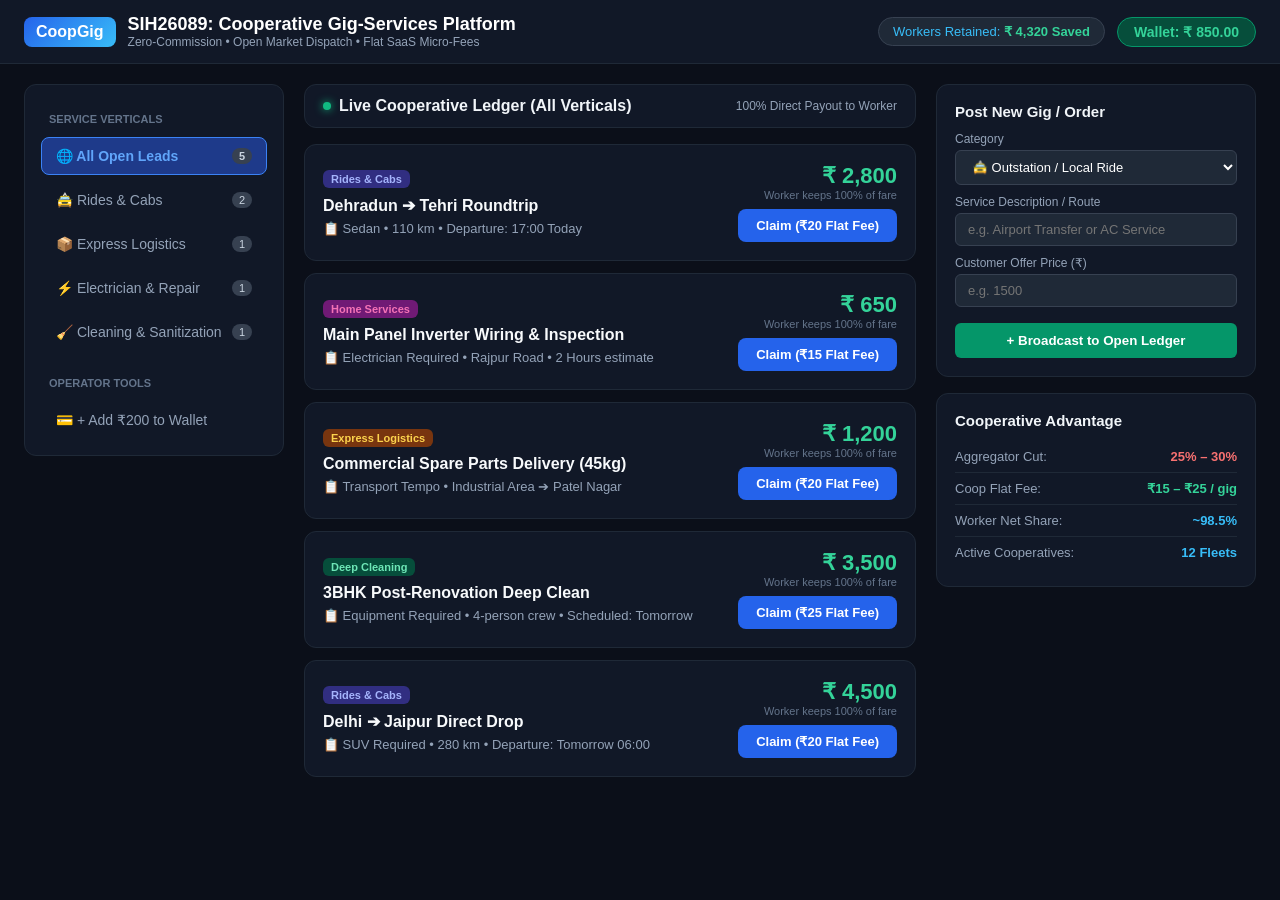
==== GigImprovementApp/index.html @ 60ba36c1 "Update project" ====
<!DOCTYPE html>
<html lang="en">
<head>
    <meta charset="UTF-8">
    <meta name="viewport" content="width=device-width, initial-scale=1.0">
    <title>CoopGig — Open Gig-Services Cooperative Platform</title>
    <style>
        /* ==========================================================================
   Base & Reset
   ========================================================================== */

* {
  box-sizing: border-box;
  margin: 0;
  padding: 0;
  font-family: -apple-system, BlinkMacSystemFont, "Segoe UI", Roboto, sans-serif;
}

body {
  background: #0b0f19;
  color: #f1f5f9;
  min-height: 100vh;
  display: flex;
  flex-direction: column;
}

/* ==========================================================================
   Header
   ========================================================================== */

header {
  background: #111827;
  border-bottom: 1px solid #1f2937;
  padding: 14px 24px;
  display: flex;
  justify-content: space-between;
  align-items: center;
  gap: 16px;
  flex-wrap: wrap;
}

.logo-area {
  display: flex;
  align-items: center;
  gap: 12px;
}

.logo-badge {
  background: linear-gradient(135deg, #2563eb, #38bdf8);
  color: #fff;
  font-weight: 800;
  font-size: 16px;
  padding: 6px 12px;
  border-radius: 8px;
}

.title-text h1 {
  font-size: 18px;
  font-weight: 700;
  color: #fff;
}

.title-text p {
  font-size: 12px;
  color: #94a3b8;
}

.header-stats {
  display: flex;
  gap: 12px;
  align-items: center;
  flex-wrap: wrap;
}

.stat-chip {
  background: #1f2937;
  padding: 6px 14px;
  border-radius: 20px;
  font-size: 13px;
  color: #38bdf8;
  border: 1px solid #374151;
}

.wallet-pill {
  background: #064e3b;
  border: 1px solid #059669;
  color: #34d399;
  font-weight: 600;
  padding: 6px 16px;
  border-radius: 20px;
  font-size: 14px;
}

/* ==========================================================================
   Main Layout Grid
   ========================================================================== */

.container {
  flex: 1;
  display: grid;
  grid-template-columns: 260px minmax(0, 1fr) 320px;
  gap: 20px;
  padding: 20px 24px;
  max-width: 1600px;
  margin: 0 auto;
  width: 100%;
}

/* ==========================================================================
   Left Sidebar: Navigation & Filters
   ========================================================================== */

.sidebar {
  background: #111827;
  border: 1px solid #1f2937;
  border-radius: 12px;
  padding: 16px;
  display: flex;
  flex-direction: column;
  gap: 6px;
  height: fit-content;
}

.nav-label {
  font-size: 11px;
  text-transform: uppercase;
  color: #64748b;
  font-weight: 700;
  margin: 12px 0 6px 8px;
}

.cat-btn {
  display: flex;
  align-items: center;
  gap: 10px;
  width: 100%;
  text-align: left;
  padding: 10px 14px;
  border-radius: 8px;
  border: 1px solid transparent;
  background: transparent;
  color: #94a3b8;
  font-size: 14px;
  cursor: pointer;
  transition: all 0.2s ease;
  white-space: nowrap;
}

.cat-btn:hover {
  background: #1f2937;
  color: #f1f5f9;
}

.cat-btn.active {
  background: #1e3a8a;
  border-color: #3b82f6;
  color: #60a5fa;
  font-weight: 600;
}

.cat-count {
  margin-left: auto;
  background: #374151;
  padding: 2px 7px;
  border-radius: 10px;
  font-size: 11px;
  color: #cbd5e1;
}

/* ==========================================================================
   Center Panel: Feed & Job Cards
   ========================================================================== */

.main-stage {
  display: flex;
  flex-direction: column;
  gap: 16px;
  min-width: 0;
}

.filter-bar {
  background: #111827;
  border: 1px solid #1f2937;
  border-radius: 12px;
  padding: 12px 18px;
  display: flex;
  justify-content: space-between;
  align-items: center;
}

.filter-title {
  font-size: 16px;
  font-weight: 600;
  display: flex;
  align-items: center;
  gap: 8px;
}

.live-dot {
  width: 8px;
  height: 8px;
  background: #10b981;
  border-radius: 50%;
  box-shadow: 0 0 8px #10b981;
}

.cards-grid {
  display: flex;
  flex-direction: column;
  gap: 12px;
}

.job-card {
  background: #111827;
  border: 1px solid #1f2937;
  border-radius: 12px;
  padding: 18px;
  display: grid;
  grid-template-columns: 1fr auto;
  gap: 16px;
  align-items: center;
  transition: border-color 0.2s ease;
}

.job-card:hover {
  border-color: #3b82f6;
}

/* Badges */
.badge {
  display: inline-block;
  font-size: 11px;
  font-weight: 600;
  padding: 3px 8px;
  border-radius: 6px;
  margin-bottom: 8px;
}

.badge-transport { background: #312e81; color: #a5b4fc; }
.badge-home      { background: #701a75; color: #f472b6; }
.badge-cleaning  { background: #064e3b; color: #6ee7b7; }
.badge-delivery  { background: #78350f; color: #fcd34d; }

.job-title {
  font-size: 16px;
  font-weight: 700;
  color: #f8fafc;
  margin-bottom: 4px;
}

.job-details {
  font-size: 13px;
  color: #94a3b8;
  display: flex;
  gap: 16px;
  flex-wrap: wrap;
  margin-top: 6px;
}

.job-details span {
  display: flex;
  align-items: center;
  gap: 4px;
}

.action-pane {
  text-align: right;
  display: flex;
  flex-direction: column;
  justify-content: center;
  align-items: flex-end;
}

.job-price {
  font-size: 22px;
  font-weight: 800;
  color: #34d399;
}

.job-sub {
  font-size: 11px;
  color: #64748b;
  margin-bottom: 8px;
}

.claim-btn {
  background: #2563eb;
  color: #fff;
  border: none;
  padding: 9px 18px;
  border-radius: 8px;
  font-size: 13px;
  font-weight: 600;
  cursor: pointer;
  transition: background 0.2s ease;
}

.claim-btn:hover {
  background: #1d4ed8;
}

/* ==========================================================================
   Right Panel: Form & Metrics
   ========================================================================== */

.right-panel {
  display: flex;
  flex-direction: column;
  gap: 16px;
}

.panel-box {
  background: #111827;
  border: 1px solid #1f2937;
  border-radius: 12px;
  padding: 18px;
}

.panel-title {
  font-size: 15px;
  font-weight: 700;
  margin-bottom: 12px;
  color: #f1f5f9;
}

.form-group {
  margin-bottom: 10px;
}

.form-group label {
  display: block;
  font-size: 12px;
  color: #94a3b8;
  margin-bottom: 4px;
}

.form-group select,
.form-group input {
  width: 100%;
  background: #1f2937;
  border: 1px solid #374151;
  padding: 8px 12px;
  border-radius: 6px;
  color: #fff;
  font-size: 13px;
  outline: none;
}

.post-btn {
  width: 100%;
  background: #059669;
  border: none;
  color: white;
  padding: 10px;
  border-radius: 6px;
  font-weight: 600;
  cursor: pointer;
  margin-top: 6px;
  transition: background 0.2s ease;
}

.post-btn:hover {
  background: #047857;
}

.metric-item {
  display: flex;
  justify-content: space-between;
  padding: 8px 0;
  border-bottom: 1px solid #1f2937;
  font-size: 13px;
}

.metric-item:last-child {
  border-bottom: none;
}

.metric-val {
  font-weight: 700;
  color: #38bdf8;
}

/* ==========================================================================
   Feedback Elements
   ========================================================================== */

#toast {
  display: none;
  position: fixed;
  bottom: 24px;
  right: 24px;
  background: #059669;
  color: #fff;
  padding: 12px 20px;
  border-radius: 8px;
  font-size: 14px;
  font-weight: 500;
  box-shadow: 0 10px 25px rgba(0, 0, 0, 0.5);
  z-index: 100;
}

/* ==========================================================================
   Responsive Breakpoints
   ========================================================================== */

/* Tablets & Small Desktops */
@media (max-width: 1024px) {
  .container {
    grid-template-columns: 220px 1fr;
  }

  .right-panel {
    grid-column: span 2;
    display: grid;
    grid-template-columns: repeat(auto-fit, minmax(280px, 1fr));
  }
}

/* Mobile Devices */
@media (max-width: 768px) {
  header {
    padding: 12px 16px;
  }

  .header-stats {
    width: 100%;
    justify-content: space-between;
  }

  .container {
    display: flex;
    flex-direction: column;
    padding: 16px;
    gap: 16px;
  }

  /* Make category menu horizontally scrollable on mobile */
  .sidebar {
    flex-direction: row;
    overflow-x: auto;
    padding: 10px;
    gap: 8px;
  }

  .nav-label {
    display: none;
  }

  .cat-btn {
    width: auto;
    padding: 8px 12px;
  }

  /* Stack card content & price */
  .job-card {
    grid-template-columns: 1fr;
    gap: 12px;
  }

  .action-pane {
    flex-direction: row;
    justify-content: space-between;
    align-items: center;
    border-top: 1px solid #1f2937;
    padding-top: 12px;
    width: 100%;
    text-align: left;
  }

  .job-sub {
    margin-bottom: 0;
  }

  .right-panel {
    display: flex;
    flex-direction: column;
  }

  #toast {
    left: 16px;
    right: 16px;
    bottom: 16px;
    text-align: center;
  }
}
    </style>
</head>
<body>

    <!-- Header -->
    <header>
        <div class="logo-area">
            <div class="logo-badge">CoopGig</div>
            <div class="title-text">
                <h1>SIH26089: Cooperative Gig-Services Platform</h1>
                <p>Zero-Commission • Open Market Dispatch • Flat SaaS Micro-Fees</p>
            </div>
        </div>
        <div class="header-stats">
            <div class="stat-chip">Workers Retained: <b style="color: #34d399;" id="savings-counter">₹ 4,320 Saved</b></div>
            <div class="wallet-pill" id="wallet-pill">Wallet: ₹ 850.00</div>
        </div>
    </header>

    <!-- Main Workspace -->
    <div class="container">
        
        <!-- Sidebar Navigation -->
        <aside class="sidebar">
            <div class="nav-label">Service Verticals</div>
            <button class="cat-btn active" onclick="filterCategory('all', this)">
                <span>🌐 All Open Leads</span>
                <span class="cat-count" id="count-all">5</span>
            </button>
            <button class="cat-btn" onclick="filterCategory('transport', this)">
                <span>🚖 Rides & Cabs</span>
                <span class="cat-count" id="count-transport">2</span>
            </button>
            <button class="cat-btn" onclick="filterCategory('delivery', this)">
                <span>📦 Express Logistics</span>
                <span class="cat-count" id="count-delivery">1</span>
            </button>
            <button class="cat-btn" onclick="filterCategory('home', this)">
                <span>⚡ Electrician & Repair</span>
                <span class="cat-count" id="count-home">1</span>
            </button>
            <button class="cat-btn" onclick="filterCategory('cleaning', this)">
                <span>🧹 Cleaning & Sanitization</span>
                <span class="cat-count" id="count-cleaning">1</span>
            </button>

            <div class="nav-label" style="margin-top: 20px;">Operator Tools</div>
            <button class="cat-btn" onclick="rechargeWallet()"><span>💳 + Add ₹200 to Wallet</span></button>
        </aside>

        <!-- Center Feed -->
        <main class="main-stage">
            <div class="filter-bar">
                <div class="filter-title">
                    <div class="live-dot"></div>
                    <span id="current-category-label">Live Cooperative Ledger (All Verticals)</span>
                </div>
                <span style="font-size: 12px; color: #94a3b8;">100% Direct Payout to Worker</span>
            </div>

            <div class="cards-grid" id="jobs-container">
                <!-- Dynamically populated via JS -->
            </div>
        </main>

        <!-- Right Action Panels -->
        <div class="right-panel">
            
            <!-- Quick Post Job (Rider/Customer Perspective) -->
            <div class="panel-box">
                <div class="panel-title">Post New Gig / Order</div>
                <div class="form-group">
                    <label>Category</label>
                    <select id="new-cat">
                        <option value="transport">🚖 Outstation / Local Ride</option>
                        <option value="delivery">📦 Parcel / Goods Delivery</option>
                        <option value="home">⚡ Home Electrician / Plumber</option>
                        <option value="cleaning">🧹 House / Office Cleaning</option>
                    </select>
                </div>
                <div class="form-group">
                    <label>Service Description / Route</label>
                    <input type="text" id="new-title" placeholder="e.g. Airport Transfer or AC Service">
                </div>
                <div class="form-group">
                    <label>Customer Offer Price (₹)</label>
                    <input type="number" id="new-price" placeholder="e.g. 1500">
                </div>
                <button class="post-btn" onclick="postJob()">+ Broadcast to Open Ledger</button>
            </div>

            <!-- Platform Unit Economics -->
            <div class="panel-box">
                <div class="panel-title">Cooperative Advantage</div>
                <div class="metric-item">
                    <span style="color: #94a3b8;">Aggregator Cut:</span>
                    <span style="color: #f87171; font-weight: bold;">25% – 30%</span>
                </div>
                <div class="metric-item">
                    <span style="color: #94a3b8;">Coop Flat Fee:</span>
                    <span style="color: #34d399; font-weight: bold;">₹15 – ₹25 / gig</span>
                </div>
                <div class="metric-item">
                    <span style="color: #94a3b8;">Worker Net Share:</span>
                    <span class="metric-val">~98.5%</span>
                </div>
                <div class="metric-item">
                    <span style="color: #94a3b8;">Active Cooperatives:</span>
                    <span class="metric-val">12 Fleets</span>
                </div>
            </div>

        </div>

    </div>

    <div id="toast"></div>

    <script>
        // Initial Mock Database
        let jobs = [
            { id: 1, category: 'transport', badgeClass: 'badge-transport', catName: 'Rides & Cabs', title: 'Dehradun ➔ Tehri Roundtrip', details: 'Sedan • 110 km • Departure: 17:00 Today', price: 2800, fee: 20 },
            { id: 2, category: 'home', badgeClass: 'badge-home', catName: 'Home Services', title: 'Main Panel Inverter Wiring & Inspection', details: 'Electrician Required • Rajpur Road • 2 Hours estimate', price: 650, fee: 15 },
            { id: 3, category: 'delivery', badgeClass: 'badge-delivery', catName: 'Express Logistics', title: 'Commercial Spare Parts Delivery (45kg)', details: 'Transport Tempo • Industrial Area ➔ Patel Nagar', price: 1200, fee: 20 },
            { id: 4, category: 'cleaning', badgeClass: 'badge-cleaning', catName: 'Deep Cleaning', title: '3BHK Post-Renovation Deep Clean', details: 'Equipment Required • 4-person crew • Scheduled: Tomorrow', price: 3500, fee: 25 },
            { id: 5, category: 'transport', badgeClass: 'badge-transport', catName: 'Rides & Cabs', title: 'Delhi ➔ Jaipur Direct Drop', details: 'SUV Required • 280 km • Departure: Tomorrow 06:00', price: 4500, fee: 20 }
        ];

        let walletBalance = 850;
        let totalWorkerSavings = 4320;
        let currentFilter = 'all';

        function renderJobs() {
            const container = document.getElementById('jobs-container');
            const filtered = currentFilter === 'all' ? jobs : jobs.filter(j => j.category === currentFilter);
            
            if (filtered.length === 0) {
                container.innerHTML = '<div style="text-align: center; color: #64748b; padding: 40px;">No open leads in this category right now. New requests will appear automatically.</div>';
                return;
            }

            container.innerHTML = filtered.map(job => `
                <div class="job-card" id="job-${job.id}">
                    <div>
                        <span class="badge ${job.badgeClass}">${job.catName}</span>
                        <div class="job-title">${job.title}</div>
                        <div class="job-details">
                            <span>📋 ${job.details}</span>
                        </div>
                    </div>
                    <div class="action-pane">
                        <div>
                            <div class="job-price">₹ ${job.price.toLocaleString()}</div>
                            <div class="job-sub">Worker keeps 100% of fare</div>
                        </div>
                        <button class="claim-btn" onclick="claimJob(${job.id}, ${job.fee}, ${job.price})">
                            Claim (₹${job.fee} Flat Fee)
                        </button>
                    </div>
                </div>
            `).join('');

            updateCounts();
        }

        function updateCounts() {
            document.getElementById('count-all').innerText = jobs.length;
            document.getElementById('count-transport').innerText = jobs.filter(j => j.category === 'transport').length;
            document.getElementById('count-delivery').innerText = jobs.filter(j => j.category === 'delivery').length;
            document.getElementById('count-home').innerText = jobs.filter(j => j.category === 'home').length;
            document.getElementById('count-cleaning').innerText = jobs.filter(j => j.category === 'cleaning').length;
        }

        function filterCategory(cat, btnElement) {
            currentFilter = cat;
            document.querySelectorAll('.cat-btn').forEach(b => b.classList.remove('active'));
            if(btnElement) btnElement.classList.add('active');
            
            const titles = {
                all: 'Live Cooperative Ledger (All Verticals)',
                transport: 'Live Outstation & Local Cab Dispatch',
                delivery: 'Live Express Delivery & Cargo Leads',
                home: 'Live Electrician, Plumbing & Repair Calls',
                cleaning: 'Live Deep Cleaning & Sanitation Orders'
            };
            document.getElementById('current-category-label').innerText = titles[cat];
            renderJobs();
        }

        function claimJob(id, fee, price) {
            if (walletBalance < fee) {
                alert('Wallet balance too low for flat SaaS fee. Please recharge.');
                return;
            }

            walletBalance -= fee;
            // Traditional app would take 25% = price * 0.25. Savings = (price * 0.25) - fee
            const saved = (price * 0.25) - fee;
            totalWorkerSavings += Math.max(0, saved);

            jobs = jobs.filter(j => j.id !== id);
            
            document.getElementById('wallet-pill').innerText = `Wallet: ₹ ${walletBalance.toFixed(2)}`;
            document.getElementById('savings-counter').innerText = `₹ ${Math.round(totalWorkerSavings).toLocaleString()} Saved`;
            
            showToast(`Lead Claimed! Platform fee: ₹${fee} (Worker retained ₹${price - fee})`);
            renderJobs();
        }

        function postJob() {
            const cat = document.getElementById('new-cat').value;
            const title = document.getElementById('new-title').value.trim();
            const price = parseFloat(document.getElementById('new-price').value);

            if (!title || !price || price <= 0) {
                alert('Please enter a valid title and price.');
                return;
            }

            const badges = {
                transport: { badgeClass: 'badge-transport', catName: 'Rides & Cabs', fee: 20 },
                delivery: { badgeClass: 'badge-delivery', catName: 'Express Logistics', fee: 20 },
                home: { badgeClass: 'badge-home', catName: 'Home Services', fee: 15 },
                cleaning: { badgeClass: 'badge-cleaning', catName: 'Deep Cleaning', fee: 25 }
            };

            const newJob = {
                id: Date.now(),
                category: cat,
                badgeClass: badges[cat].badgeClass,
                catName: badges[cat].catName,
                title: title,
                details: 'Direct customer broadcast • Flexible timing',
                price: price,
                fee: badges[cat].fee
            };

            jobs.unshift(newJob);
            document.getElementById('new-title').value = '';
            document.getElementById('new-price').value = '';

            showToast('New gig broadcasted to cooperative ledger!');
            renderJobs();
        }

        function rechargeWallet() {
            walletBalance += 200;
            document.getElementById('wallet-pill').innerText = `Wallet: ₹ ${walletBalance.toFixed(2)}`;
            showToast('₹200 added to operator SaaS balance.');
        }

        function showToast(msg) {
            const toast = document.getElementById('toast');
            toast.innerText = msg;
            toast.style.display = 'block';
            setTimeout(() => { toast.style.display = 'none'; }, 3000);
        }

        // Initialize view on load
        renderJobs();
    </script>
</body>
</html>
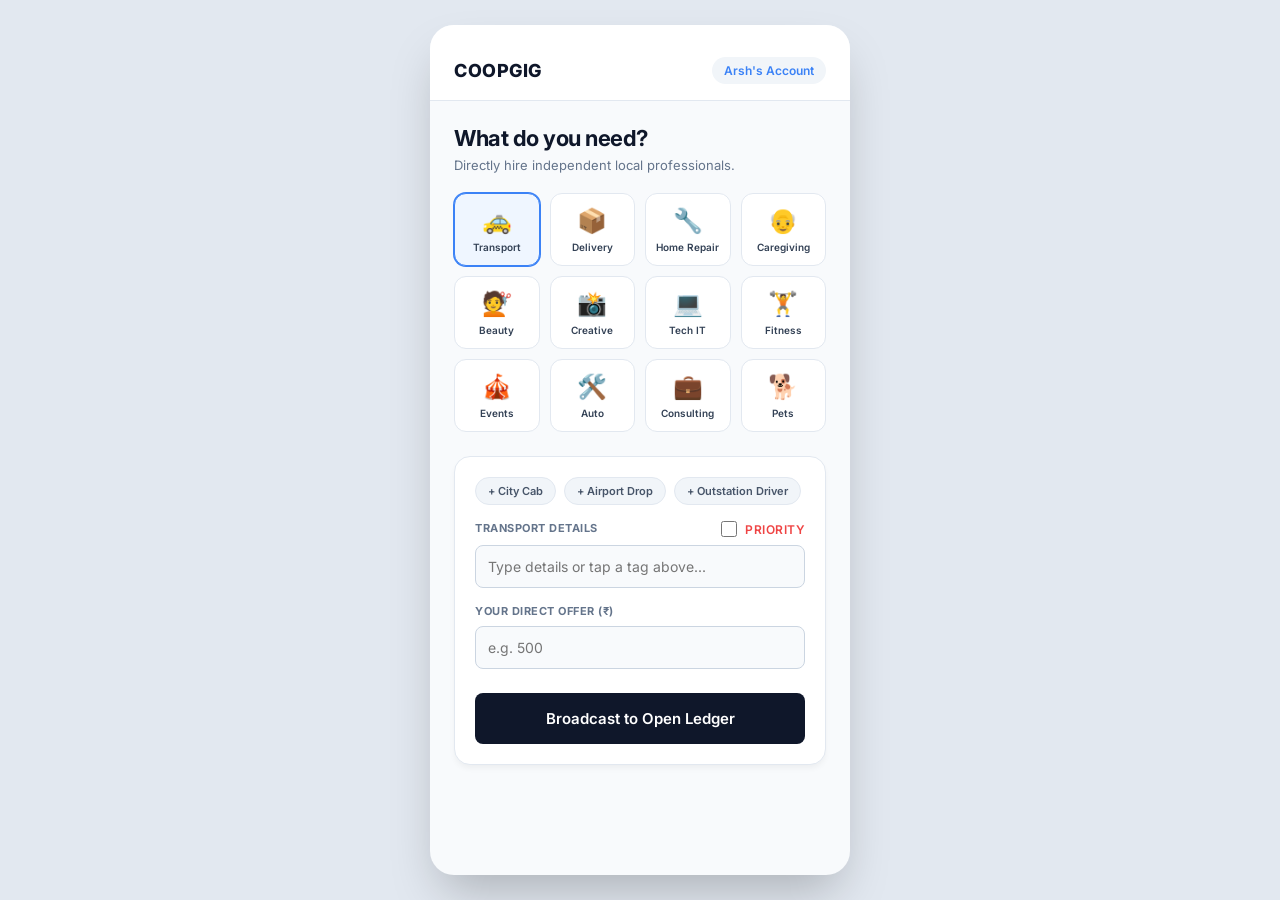
==== commit 1db928f2: "newInterface" ====
--- a/GigImprovementApp/index.html
+++ b/GigImprovementApp/index.html
@@ -3,746 +3,335 @@
 <head>
     <meta charset="UTF-8">
     <meta name="viewport" content="width=device-width, initial-scale=1.0">
-    <title>CoopGig — Open Gig-Services Cooperative Platform</title>
+    <meta name="author" content="Uniters">
+    <title>CoopGig | Customer Portal</title>
+    
     <style>
-        /* ==========================================================================
-   Base & Reset
-   ========================================================================== */
-
-* {
-  box-sizing: border-box;
-  margin: 0;
-  padding: 0;
-  font-family: -apple-system, BlinkMacSystemFont, "Segoe UI", Roboto, sans-serif;
-}
-
-body {
-  background: #0b0f19;
-  color: #f1f5f9;
-  min-height: 100vh;
-  display: flex;
-  flex-direction: column;
-}
-
-/* ==========================================================================
-   Header
-   ========================================================================== */
-
-header {
-  background: #111827;
-  border-bottom: 1px solid #1f2937;
-  padding: 14px 24px;
-  display: flex;
-  justify-content: space-between;
-  align-items: center;
-  gap: 16px;
-  flex-wrap: wrap;
-}
-
-.logo-area {
-  display: flex;
-  align-items: center;
-  gap: 12px;
-}
-
-.logo-badge {
-  background: linear-gradient(135deg, #2563eb, #38bdf8);
-  color: #fff;
-  font-weight: 800;
-  font-size: 16px;
-  padding: 6px 12px;
-  border-radius: 8px;
-}
-
-.title-text h1 {
-  font-size: 18px;
-  font-weight: 700;
-  color: #fff;
-}
-
-.title-text p {
-  font-size: 12px;
-  color: #94a3b8;
-}
-
-.header-stats {
-  display: flex;
-  gap: 12px;
-  align-items: center;
-  flex-wrap: wrap;
-}
-
-.stat-chip {
-  background: #1f2937;
-  padding: 6px 14px;
-  border-radius: 20px;
-  font-size: 13px;
-  color: #38bdf8;
-  border: 1px solid #374151;
-}
-
-.wallet-pill {
-  background: #064e3b;
-  border: 1px solid #059669;
-  color: #34d399;
-  font-weight: 600;
-  padding: 6px 16px;
-  border-radius: 20px;
-  font-size: 14px;
-}
-
-/* ==========================================================================
-   Main Layout Grid
-   ========================================================================== */
-
-.container {
-  flex: 1;
-  display: grid;
-  grid-template-columns: 260px minmax(0, 1fr) 320px;
-  gap: 20px;
-  padding: 20px 24px;
-  max-width: 1600px;
-  margin: 0 auto;
-  width: 100%;
-}
-
-/* ==========================================================================
-   Left Sidebar: Navigation & Filters
-   ========================================================================== */
-
-.sidebar {
-  background: #111827;
-  border: 1px solid #1f2937;
-  border-radius: 12px;
-  padding: 16px;
-  display: flex;
-  flex-direction: column;
-  gap: 6px;
-  height: fit-content;
-}
-
-.nav-label {
-  font-size: 11px;
-  text-transform: uppercase;
-  color: #64748b;
-  font-weight: 700;
-  margin: 12px 0 6px 8px;
-}
-
-.cat-btn {
-  display: flex;
-  align-items: center;
-  gap: 10px;
-  width: 100%;
-  text-align: left;
-  padding: 10px 14px;
-  border-radius: 8px;
-  border: 1px solid transparent;
-  background: transparent;
-  color: #94a3b8;
-  font-size: 14px;
-  cursor: pointer;
-  transition: all 0.2s ease;
-  white-space: nowrap;
-}
-
-.cat-btn:hover {
-  background: #1f2937;
-  color: #f1f5f9;
-}
-
-.cat-btn.active {
-  background: #1e3a8a;
-  border-color: #3b82f6;
-  color: #60a5fa;
-  font-weight: 600;
-}
-
-.cat-count {
-  margin-left: auto;
-  background: #374151;
-  padding: 2px 7px;
-  border-radius: 10px;
-  font-size: 11px;
-  color: #cbd5e1;
-}
-
-/* ==========================================================================
-   Center Panel: Feed & Job Cards
-   ========================================================================== */
-
-.main-stage {
-  display: flex;
-  flex-direction: column;
-  gap: 16px;
-  min-width: 0;
-}
-
-.filter-bar {
-  background: #111827;
-  border: 1px solid #1f2937;
-  border-radius: 12px;
-  padding: 12px 18px;
-  display: flex;
-  justify-content: space-between;
-  align-items: center;
-}
-
-.filter-title {
-  font-size: 16px;
-  font-weight: 600;
-  display: flex;
-  align-items: center;
-  gap: 8px;
-}
-
-.live-dot {
-  width: 8px;
-  height: 8px;
-  background: #10b981;
-  border-radius: 50%;
-  box-shadow: 0 0 8px #10b981;
-}
-
-.cards-grid {
-  display: flex;
-  flex-direction: column;
-  gap: 12px;
-}
-
-.job-card {
-  background: #111827;
-  border: 1px solid #1f2937;
-  border-radius: 12px;
-  padding: 18px;
-  display: grid;
-  grid-template-columns: 1fr auto;
-  gap: 16px;
-  align-items: center;
-  transition: border-color 0.2s ease;
-}
-
-.job-card:hover {
-  border-color: #3b82f6;
-}
-
-/* Badges */
-.badge {
-  display: inline-block;
-  font-size: 11px;
-  font-weight: 600;
-  padding: 3px 8px;
-  border-radius: 6px;
-  margin-bottom: 8px;
-}
-
-.badge-transport { background: #312e81; color: #a5b4fc; }
-.badge-home      { background: #701a75; color: #f472b6; }
-.badge-cleaning  { background: #064e3b; color: #6ee7b7; }
-.badge-delivery  { background: #78350f; color: #fcd34d; }
-
-.job-title {
-  font-size: 16px;
-  font-weight: 700;
-  color: #f8fafc;
-  margin-bottom: 4px;
-}
-
-.job-details {
-  font-size: 13px;
-  color: #94a3b8;
-  display: flex;
-  gap: 16px;
-  flex-wrap: wrap;
-  margin-top: 6px;
-}
-
-.job-details span {
-  display: flex;
-  align-items: center;
-  gap: 4px;
-}
-
-.action-pane {
-  text-align: right;
-  display: flex;
-  flex-direction: column;
-  justify-content: center;
-  align-items: flex-end;
-}
-
-.job-price {
-  font-size: 22px;
-  font-weight: 800;
-  color: #34d399;
-}
-
-.job-sub {
-  font-size: 11px;
-  color: #64748b;
-  margin-bottom: 8px;
-}
-
-.claim-btn {
-  background: #2563eb;
-  color: #fff;
-  border: none;
-  padding: 9px 18px;
-  border-radius: 8px;
-  font-size: 13px;
-  font-weight: 600;
-  cursor: pointer;
-  transition: background 0.2s ease;
-}
-
-.claim-btn:hover {
-  background: #1d4ed8;
-}
-
-/* ==========================================================================
-   Right Panel: Form & Metrics
-   ========================================================================== */
-
-.right-panel {
-  display: flex;
-  flex-direction: column;
-  gap: 16px;
-}
-
-.panel-box {
-  background: #111827;
-  border: 1px solid #1f2937;
-  border-radius: 12px;
-  padding: 18px;
-}
-
-.panel-title {
-  font-size: 15px;
-  font-weight: 700;
-  margin-bottom: 12px;
-  color: #f1f5f9;
-}
-
-.form-group {
-  margin-bottom: 10px;
-}
-
-.form-group label {
-  display: block;
-  font-size: 12px;
-  color: #94a3b8;
-  margin-bottom: 4px;
-}
-
-.form-group select,
-.form-group input {
-  width: 100%;
-  background: #1f2937;
-  border: 1px solid #374151;
-  padding: 8px 12px;
-  border-radius: 6px;
-  color: #fff;
-  font-size: 13px;
-  outline: none;
-}
-
-.post-btn {
-  width: 100%;
-  background: #059669;
-  border: none;
-  color: white;
-  padding: 10px;
-  border-radius: 6px;
-  font-weight: 600;
-  cursor: pointer;
-  margin-top: 6px;
-  transition: background 0.2s ease;
-}
-
-.post-btn:hover {
-  background: #047857;
-}
-
-.metric-item {
-  display: flex;
-  justify-content: space-between;
-  padding: 8px 0;
-  border-bottom: 1px solid #1f2937;
-  font-size: 13px;
-}
-
-.metric-item:last-child {
-  border-bottom: none;
-}
-
-.metric-val {
-  font-weight: 700;
-  color: #38bdf8;
-}
-
-/* ==========================================================================
-   Feedback Elements
-   ========================================================================== */
-
-#toast {
-  display: none;
-  position: fixed;
-  bottom: 24px;
-  right: 24px;
-  background: #059669;
-  color: #fff;
-  padding: 12px 20px;
-  border-radius: 8px;
-  font-size: 14px;
-  font-weight: 500;
-  box-shadow: 0 10px 25px rgba(0, 0, 0, 0.5);
-  z-index: 100;
-}
-
-/* ==========================================================================
-   Responsive Breakpoints
-   ========================================================================== */
-
-/* Tablets & Small Desktops */
-@media (max-width: 1024px) {
-  .container {
-    grid-template-columns: 220px 1fr;
-  }
-
-  .right-panel {
-    grid-column: span 2;
-    display: grid;
-    grid-template-columns: repeat(auto-fit, minmax(280px, 1fr));
-  }
-}
-
-/* Mobile Devices */
-@media (max-width: 768px) {
-  header {
-    padding: 12px 16px;
-  }
-
-  .header-stats {
-    width: 100%;
-    justify-content: space-between;
-  }
-
-  .container {
-    display: flex;
-    flex-direction: column;
-    padding: 16px;
-    gap: 16px;
-  }
-
-  /* Make category menu horizontally scrollable on mobile */
-  .sidebar {
-    flex-direction: row;
-    overflow-x: auto;
-    padding: 10px;
-    gap: 8px;
-  }
-
-  .nav-label {
-    display: none;
-  }
-
-  .cat-btn {
-    width: auto;
-    padding: 8px 12px;
-  }
-
-  /* Stack card content & price */
-  .job-card {
-    grid-template-columns: 1fr;
-    gap: 12px;
-  }
-
-  .action-pane {
-    flex-direction: row;
-    justify-content: space-between;
-    align-items: center;
-    border-top: 1px solid #1f2937;
-    padding-top: 12px;
-    width: 100%;
-    text-align: left;
-  }
-
-  .job-sub {
-    margin-bottom: 0;
-  }
-
-  .right-panel {
-    display: flex;
-    flex-direction: column;
-  }
-
-  #toast {
-    left: 16px;
-    right: 16px;
-    bottom: 16px;
-    text-align: center;
-  }
-}
+        @import url('https://fonts.googleapis.com/css2?family=Inter:wght@400;500;600;700&display=swap');
+
+        * { box-sizing: border-box; margin: 0; padding: 0; font-family: 'Inter', sans-serif; }
+        body { background: #e2e8f0; color: #0f172a; height: 100vh; display: flex; align-items: center; justify-content: center; -webkit-font-smoothing: antialiased; }
+
+        .app-container {
+            width: 420px; height: 850px; max-height: 95vh; background: #f8fafc; border-radius: 24px;
+            box-shadow: 0 25px 50px -12px rgba(0, 0, 0, 0.25); display: flex; flex-direction: column; overflow: hidden; position: relative;
+        }
+        
+        .cust-header { padding: 32px 24px 16px; background: #ffffff; border-bottom: 1px solid #e2e8f0; display: flex; justify-content: space-between; align-items: center; }
+        .cust-header .logo { font-weight: 800; font-size: 18px; color: #0f172a; text-transform: uppercase; letter-spacing: 0.5px;}
+        .cust-header .profile { font-size: 12px; background: #f1f5f9; padding: 6px 12px; border-radius: 20px; font-weight: 600; color: #3b82f6; }
+        
+        .cust-body { flex: 1; overflow-y: auto; padding: 24px; position: relative; }
+        .cust-body::-webkit-scrollbar { display: none; }
+        
+        .cust-title { font-size: 22px; font-weight: 700; margin-bottom: 6px; letter-spacing: -0.5px; }
+        .cust-subtitle { font-size: 13px; color: #64748b; margin-bottom: 20px; }
+        
+        /* Expanded 12 Category Grid */
+        .category-grid { display: grid; grid-template-columns: repeat(4, 1fr); gap: 10px; margin-bottom: 24px; }
+        .cat-card { background: #ffffff; border: 1px solid #e2e8f0; border-radius: 12px; padding: 12px 6px; text-align: center; cursor: pointer; transition: 0.2s; }
+        .cat-card.active { border-color: #3b82f6; background: #eff6ff; box-shadow: 0 0 0 1px #3b82f6; }
+        .cat-card .icon { font-size: 24px; margin-bottom: 6px; }
+        .cat-card .name { font-size: 10px; font-weight: 600; color: #334155; line-height: 1.2; }
+        
+        .booking-form { background: #ffffff; padding: 20px; border-radius: 16px; border: 1px solid #e2e8f0; box-shadow: 0 4px 6px -1px rgba(0,0,0,0.05); }
+        
+        /* New Automation/Prefilter Pills */
+        .quick-tasks { display: flex; flex-wrap: wrap; gap: 8px; margin-bottom: 16px; }
+        .quick-pill { background: #f1f5f9; border: 1px solid #e2e8f0; color: #475569; padding: 6px 12px; border-radius: 20px; font-size: 11px; font-weight: 600; cursor: pointer; transition: 0.2s; }
+        .quick-pill:hover { background: #e2e8f0; color: #0f172a; }
+        
+        .input-group { margin-bottom: 16px; }
+        .input-group label { display: flex; justify-content: space-between; font-size: 11px; font-weight: 700; color: #64748b; text-transform: uppercase; margin-bottom: 8px; letter-spacing: 0.5px; }
+        .input-group input { width: 100%; padding: 12px; background: #f8fafc; border: 1px solid #cbd5e1; border-radius: 8px; font-size: 14px; outline: none; transition: 0.2s; }
+        .input-group input:focus { border-color: #3b82f6; background: #fff; }
+        
+        /* Urgency Toggle Feature */
+        .urgency-toggle { display: flex; align-items: center; gap: 8px; font-size: 12px; font-weight: 600; color: #ef4444; cursor: pointer; }
+        .urgency-toggle input { width: 16px; height: 16px; cursor: pointer; }
+
+        .btn-primary { width: 100%; background: #0f172a; color: #ffffff; padding: 16px; border-radius: 8px; border: none; font-weight: 600; font-size: 15px; cursor: pointer; margin-top: 8px; transition: 0.2s; }
+        .btn-primary:hover { background: #1e293b; transform: translateY(-1px); }
+
+        /* Screens */
+        .screen-overlay { position: absolute; top: 0; left: 0; right: 0; bottom: 0; background: #ffffff; padding: 40px 24px; display: none; flex-direction: column; z-index: 5; }
+        .screen-overlay.active { display: flex; }
+        .spinner { width: 48px; height: 48px; border: 4px solid #f1f5f9; border-top-color: #3b82f6; border-radius: 50%; animation: spin 1s linear infinite; margin: 0 auto 24px; }
+        @keyframes spin { to { transform: rotate(360deg); } }
+
+        /* Timeline UI */
+        .timeline { margin-top: 32px; display: flex; flex-direction: column; gap: 24px; position: relative; }
+        .timeline::before { content: ''; position: absolute; left: 13px; top: 10px; bottom: 10px; width: 2px; background: #e2e8f0; z-index: 1; }
+        .tl-step { display: flex; gap: 20px; align-items: center; position: relative; z-index: 2; opacity: 0.4; transition: 0.3s; }
+        .tl-step.active, .tl-step.completed { opacity: 1; }
+        .tl-dot { width: 28px; height: 28px; background: #cbd5e1; border-radius: 50%; display: flex; align-items: center; justify-content: center; font-size: 12px; color: white; border: 4px solid #fff; }
+        .tl-step.active .tl-dot { background: #3b82f6; box-shadow: 0 0 0 4px rgba(59, 130, 246, 0.2); }
+        .tl-step.completed .tl-dot { background: #10b981; }
+        .tl-text { font-size: 15px; font-weight: 600; color: #0f172a; }
+        .tl-sub { font-size: 13px; color: #64748b; font-weight: 400; margin-top: 2px; }
+
+        /* Savings Calculator */
+        .receipt-card { background: #f8fafc; border: 1px dashed #cbd5e1; border-radius: 12px; padding: 20px; margin-top: 24px; }
+        .r-row { display: flex; justify-content: space-between; font-size: 14px; margin-bottom: 12px; color: #475569; }
+        .r-total { display: flex; justify-content: space-between; font-size: 18px; font-weight: 700; border-top: 1px solid #e2e8f0; padding-top: 12px; margin-top: 12px; color: #0f172a; }
+        .savings-box { background: rgba(16, 185, 129, 0.1); border: 1px solid rgba(16, 185, 129, 0.3); padding: 16px; border-radius: 8px; margin-top: 20px; }
+        .savings-box .st-title { font-size: 12px; text-transform: uppercase; color: #047857; font-weight: 800; margin-bottom: 8px; letter-spacing: 0.5px; }
+        .savings-box .st-text { font-size: 13px; color: #065f46; line-height: 1.5; }
     </style>
 </head>
 <body>
 
-    <!-- Header -->
-    <header>
-        <div class="logo-area">
-            <div class="logo-badge">CoopGig</div>
-            <div class="title-text">
-                <h1>SIH26089: Cooperative Gig-Services Platform</h1>
-                <p>Zero-Commission • Open Market Dispatch • Flat SaaS Micro-Fees</p>
+    <div class="app-container">
+        
+        <div class="cust-header">
+            <div class="logo">COOPGIG</div>
+            <div class="profile">Arsh's Account</div>
+        </div>
+
+        <div class="cust-body">
+            <!-- Main Request View -->
+            <div id="view-main" class="active">
+                <div class="cust-title">What do you need?</div>
+                <div class="cust-subtitle">Directly hire independent local professionals.</div>
+                
+                <div class="category-grid" id="cat-container">
+                    <!-- JS Injected 12 Categories -->
+                </div>
+
+                <div class="booking-form">
+                    <!-- Smart Filters / Automation -->
+                    <div class="quick-tasks" id="quick-tasks-container"></div>
+                    
+                    <div class="input-group">
+                        <label>
+                            <span id="lbl-task">Service Details</span>
+                            <span class="urgency-toggle">
+                                <input type="checkbox" id="urgent-check" onchange="toggleUrgency()"> PRIORITY
+                            </span>
+                        </label>
+                        <input type="text" id="cust-task" placeholder="Type details or tap a tag above...">
+                    </div>
+                    <div class="input-group">
+                        <label>Your Direct Offer (₹)</label>
+                        <input type="number" id="cust-price" placeholder="e.g. 500">
+                    </div>
+                    <button class="btn-primary" onclick="broadcastJob()">Broadcast to Open Ledger</button>
+                </div>
+            </div>
+
+            <!-- Searching View -->
+            <div class="screen-overlay" id="view-search">
+                <div style="flex: 1; display: flex; flex-direction: column; justify-content: center; text-align: center;">
+                    <div class="spinner"></div>
+                    <h2 style="font-size: 22px; color: #0f172a; margin-bottom: 12px;">Broadcasting...</h2>
+                    <p style="font-size: 15px; color: #64748b; line-height: 1.5;">Bypassing aggregator routing.<br>Sending directly to local cooperatives.</p>
+                </div>
+            </div>
+
+            <!-- Matched View -->
+            <div class="screen-overlay" id="view-matched">
+                <h2 style="font-size: 24px; color: #0f172a; margin-bottom: 4px;">Operator Matched!</h2>
+                <p style="font-size: 14px; color: #3b82f6; font-weight: 600;">Zero Commission Deal Secured</p>
+                
+                <div class="timeline">
+                    <div class="tl-step completed">
+                        <div class="tl-dot">✓</div>
+                        <div><div class="tl-text">Broadcasted</div><div class="tl-sub">Sent to open ledger</div></div>
+                    </div>
+                    <div class="tl-step active">
+                        <div class="tl-dot">2</div>
+                        <div><div class="tl-text">Operator Claimed</div><div class="tl-sub">Worker is reviewing details</div></div>
+                    </div>
+                    <div class="tl-step">
+                        <div class="tl-dot">3</div>
+                        <div><div class="tl-text">In Progress</div><div class="tl-sub">Awaiting task completion</div></div>
+                    </div>
+                </div>
+            </div>
+
+            <!-- Receipt View -->
+            <div class="screen-overlay" id="view-receipt">
+                <div style="text-align: center; margin-bottom: 24px;">
+                    <div style="font-size: 56px; margin-bottom: 12px;">🎉</div>
+                    <h2 style="font-size: 24px; color: #0f172a;">Task Completed</h2>
+                </div>
+
+                <div class="receipt-card">
+                    <div class="r-row"><span>Service Value:</span> <span id="r-val">₹ 0</span></div>
+                    <div class="r-row"><span>Platform Commission:</span> <span>₹ 0</span></div>
+                    <div class="r-total"><span>You Pay Worker:</span> <span id="r-pay">₹ 0</span></div>
+                </div>
+
+                <div class="savings-box">
+                    <div class="st-title">CoopGig Transparent Economics</div>
+                    <div class="st-text">
+                        A standard app would have taken <b>25% (<span id="r-agg">₹0</span>)</b>.<br><br>
+                        Here, the worker paid a <b><span id="r-fee">₹0</span> micro-fee</b> upfront and kept 100% of your payment.<br><br>
+                        <b>Worker retained <span id="r-saved">₹0</span> more wealth!</b>
+                    </div>
+                </div>
+
+                <button class="btn-primary" style="margin-top: auto; position: absolute; bottom: 40px; left: 24px; width: calc(100% - 48px);" onclick="resetApp()">Done & Start New</button>
             </div>
         </div>
-        <div class="header-stats">
-            <div class="stat-chip">Workers Retained: <b style="color: #34d399;" id="savings-counter">₹ 4,320 Saved</b></div>
-            <div class="wallet-pill" id="wallet-pill">Wallet: ₹ 850.00</div>
-        </div>
-    </header>
-
-    <!-- Main Workspace -->
-    <div class="container">
-        
-        <!-- Sidebar Navigation -->
-        <aside class="sidebar">
-            <div class="nav-label">Service Verticals</div>
-            <button class="cat-btn active" onclick="filterCategory('all', this)">
-                <span>🌐 All Open Leads</span>
-                <span class="cat-count" id="count-all">5</span>
-            </button>
-            <button class="cat-btn" onclick="filterCategory('transport', this)">
-                <span>🚖 Rides & Cabs</span>
-                <span class="cat-count" id="count-transport">2</span>
-            </button>
-            <button class="cat-btn" onclick="filterCategory('delivery', this)">
-                <span>📦 Express Logistics</span>
-                <span class="cat-count" id="count-delivery">1</span>
-            </button>
-            <button class="cat-btn" onclick="filterCategory('home', this)">
-                <span>⚡ Electrician & Repair</span>
-                <span class="cat-count" id="count-home">1</span>
-            </button>
-            <button class="cat-btn" onclick="filterCategory('cleaning', this)">
-                <span>🧹 Cleaning & Sanitization</span>
-                <span class="cat-count" id="count-cleaning">1</span>
-            </button>
-
-            <div class="nav-label" style="margin-top: 20px;">Operator Tools</div>
-            <button class="cat-btn" onclick="rechargeWallet()"><span>💳 + Add ₹200 to Wallet</span></button>
-        </aside>
-
-        <!-- Center Feed -->
-        <main class="main-stage">
-            <div class="filter-bar">
-                <div class="filter-title">
-                    <div class="live-dot"></div>
-                    <span id="current-category-label">Live Cooperative Ledger (All Verticals)</span>
-                </div>
-                <span style="font-size: 12px; color: #94a3b8;">100% Direct Payout to Worker</span>
-            </div>
-
-            <div class="cards-grid" id="jobs-container">
-                <!-- Dynamically populated via JS -->
-            </div>
-        </main>
-
-        <!-- Right Action Panels -->
-        <div class="right-panel">
+    </div>
+
+    <script>
+        // 12 Expanded Categories
+        const categories = {
+            transport: { id: 'transport', icon: '🚕', name: 'Transport', fee: 20 },
+            delivery:  { id: 'delivery', icon: '📦', name: 'Delivery', fee: 15 },
+            home:      { id: 'home', icon: '🔧', name: 'Home Repair', fee: 15 },
+            care:      { id: 'care', icon: '👴', name: 'Caregiving', fee: 15 },
+            beauty:    { id: 'beauty', icon: '💇', name: 'Beauty', fee: 25 },
+            creative:  { id: 'creative', icon: '📸', name: 'Creative', fee: 25 },
+            tech:      { id: 'tech', icon: '💻', name: 'Tech IT', fee: 20 },
+            fitness:   { id: 'fitness', icon: '🏋️', name: 'Fitness', fee: 20 },
+            events:    { id: 'events', icon: '🎪', name: 'Events', fee: 20 },
+            auto:      { id: 'auto', icon: '🛠️', name: 'Auto', fee: 25 },
+            consult:   { id: 'consult', icon: '💼', name: 'Consulting', fee: 25 },
+            pets:      { id: 'pets', icon: '🐕', name: 'Pets', fee: 15 }
+        };
+
+        // Automated Pre-filters to save typing
+        const quickTasksData = {
+            transport: ['City Cab', 'Airport Drop', 'Outstation Driver'],
+            delivery: ['Grocery Pickup', 'Food Delivery', 'Document Courier'],
+            home: ['AC Repair', 'Plumbing Issue', 'Deep Cleaning'],
+            care: ['Elder Assistance', 'Home Tutoring', 'Babysitting'],
+            beauty: ['Bridal Makeup', 'Hair Styling', 'Men Grooming'],
+            creative: ['Event Photography', 'Video Editing', 'Logo Design'],
+            tech: ['PC Format', 'Wi-Fi Setup', 'Data Recovery'],
+            fitness: ['Yoga Session', 'Personal Trainer', 'Diet Plan'],
+            events: ['Party Bartender', 'DJ Setup', 'Decor Help'],
+            auto: ['Flat Tire', 'Jump Start', 'Car Wash'],
+            consult: ['Tax Filing', 'Legal Advice', 'Resume Review'],
+            pets: ['Dog Walking', 'Pet Sitting', 'Grooming']
+        };
+
+        let selectedCat = 'transport';
+        let activeJobPrice = 0;
+        let activeJobCat = '';
+
+        function renderCategories() {
+            const container = document.getElementById('cat-container');
+            container.innerHTML = Object.values(categories).map(cat => `
+                <div class="cat-card ${cat.id === selectedCat ? 'active' : ''}" onclick="selectCat('${cat.id}')">
+                    <div class="icon">${cat.icon}</div>
+                    <div class="name">${cat.name}</div>
+                </div>
+            `).join('');
             
-            <!-- Quick Post Job (Rider/Customer Perspective) -->
-            <div class="panel-box">
-                <div class="panel-title">Post New Gig / Order</div>
-                <div class="form-group">
-                    <label>Category</label>
-                    <select id="new-cat">
-                        <option value="transport">🚖 Outstation / Local Ride</option>
-                        <option value="delivery">📦 Parcel / Goods Delivery</option>
-                        <option value="home">⚡ Home Electrician / Plumber</option>
-                        <option value="cleaning">🧹 House / Office Cleaning</option>
-                    </select>
-                </div>
-                <div class="form-group">
-                    <label>Service Description / Route</label>
-                    <input type="text" id="new-title" placeholder="e.g. Airport Transfer or AC Service">
-                </div>
-                <div class="form-group">
-                    <label>Customer Offer Price (₹)</label>
-                    <input type="number" id="new-price" placeholder="e.g. 1500">
-                </div>
-                <button class="post-btn" onclick="postJob()">+ Broadcast to Open Ledger</button>
-            </div>
-
-            <!-- Platform Unit Economics -->
-            <div class="panel-box">
-                <div class="panel-title">Cooperative Advantage</div>
-                <div class="metric-item">
-                    <span style="color: #94a3b8;">Aggregator Cut:</span>
-                    <span style="color: #f87171; font-weight: bold;">25% – 30%</span>
-                </div>
-                <div class="metric-item">
-                    <span style="color: #94a3b8;">Coop Flat Fee:</span>
-                    <span style="color: #34d399; font-weight: bold;">₹15 – ₹25 / gig</span>
-                </div>
-                <div class="metric-item">
-                    <span style="color: #94a3b8;">Worker Net Share:</span>
-                    <span class="metric-val">~98.5%</span>
-                </div>
-                <div class="metric-item">
-                    <span style="color: #94a3b8;">Active Cooperatives:</span>
-                    <span class="metric-val">12 Fleets</span>
-                </div>
-            </div>
-
-        </div>
-
-    </div>
-
-    <div id="toast"></div>
-
-    <script>
-        // Initial Mock Database
-        let jobs = [
-            { id: 1, category: 'transport', badgeClass: 'badge-transport', catName: 'Rides & Cabs', title: 'Dehradun ➔ Tehri Roundtrip', details: 'Sedan • 110 km • Departure: 17:00 Today', price: 2800, fee: 20 },
-            { id: 2, category: 'home', badgeClass: 'badge-home', catName: 'Home Services', title: 'Main Panel Inverter Wiring & Inspection', details: 'Electrician Required • Rajpur Road • 2 Hours estimate', price: 650, fee: 15 },
-            { id: 3, category: 'delivery', badgeClass: 'badge-delivery', catName: 'Express Logistics', title: 'Commercial Spare Parts Delivery (45kg)', details: 'Transport Tempo • Industrial Area ➔ Patel Nagar', price: 1200, fee: 20 },
-            { id: 4, category: 'cleaning', badgeClass: 'badge-cleaning', catName: 'Deep Cleaning', title: '3BHK Post-Renovation Deep Clean', details: 'Equipment Required • 4-person crew • Scheduled: Tomorrow', price: 3500, fee: 25 },
-            { id: 5, category: 'transport', badgeClass: 'badge-transport', catName: 'Rides & Cabs', title: 'Delhi ➔ Jaipur Direct Drop', details: 'SUV Required • 280 km • Departure: Tomorrow 06:00', price: 4500, fee: 20 }
-        ];
-
-        let walletBalance = 850;
-        let totalWorkerSavings = 4320;
-        let currentFilter = 'all';
-
-        function renderJobs() {
-            const container = document.getElementById('jobs-container');
-            const filtered = currentFilter === 'all' ? jobs : jobs.filter(j => j.category === currentFilter);
-            
-            if (filtered.length === 0) {
-                container.innerHTML = '<div style="text-align: center; color: #64748b; padding: 40px;">No open leads in this category right now. New requests will appear automatically.</div>';
-                return;
+            document.getElementById('lbl-task').innerText = `${categories[selectedCat].name} Details`;
+            renderQuickTasks();
+        }
+
+        // Feature: Automation / Quick-Select Pills
+        function renderQuickTasks() {
+            const container = document.getElementById('quick-tasks-container');
+            const tasks = quickTasksData[selectedCat] || [];
+            container.innerHTML = tasks.map(task => `
+                <div class="quick-pill" onclick="autoFillTask('${task}')">+ ${task}</div>
+            `).join('');
+        }
+
+        function autoFillTask(text) {
+            document.getElementById('cust-task').value = text;
+        }
+
+        function selectCat(id) {
+            selectedCat = id;
+            renderCategories();
+            document.getElementById('cust-task').value = ''; // clear on change
+            document.getElementById('urgent-check').checked = false; // reset urgency
+        }
+
+        // Feature: Urgency Toggle
+        function toggleUrgency() {
+            const isUrgent = document.getElementById('urgent-check').checked;
+            const priceInput = document.getElementById('cust-price');
+            if(isUrgent && !priceInput.value) {
+                priceInput.placeholder = "Priority tasks suggest +20% (e.g. 600)";
+            } else {
+                priceInput.placeholder = "e.g. 500";
             }
-
-            container.innerHTML = filtered.map(job => `
-                <div class="job-card" id="job-${job.id}">
-                    <div>
-                        <span class="badge ${job.badgeClass}">${job.catName}</span>
-                        <div class="job-title">${job.title}</div>
-                        <div class="job-details">
-                            <span>📋 ${job.details}</span>
-                        </div>
-                    </div>
-                    <div class="action-pane">
-                        <div>
-                            <div class="job-price">₹ ${job.price.toLocaleString()}</div>
-                            <div class="job-sub">Worker keeps 100% of fare</div>
-                        </div>
-                        <button class="claim-btn" onclick="claimJob(${job.id}, ${job.fee}, ${job.price})">
-                            Claim (₹${job.fee} Flat Fee)
-                        </button>
-                    </div>
-                </div>
-            `).join('');
-
-            updateCounts();
-        }
-
-        function updateCounts() {
-            document.getElementById('count-all').innerText = jobs.length;
-            document.getElementById('count-transport').innerText = jobs.filter(j => j.category === 'transport').length;
-            document.getElementById('count-delivery').innerText = jobs.filter(j => j.category === 'delivery').length;
-            document.getElementById('count-home').innerText = jobs.filter(j => j.category === 'home').length;
-            document.getElementById('count-cleaning').innerText = jobs.filter(j => j.category === 'cleaning').length;
-        }
-
-        function filterCategory(cat, btnElement) {
-            currentFilter = cat;
-            document.querySelectorAll('.cat-btn').forEach(b => b.classList.remove('active'));
-            if(btnElement) btnElement.classList.add('active');
-            
-            const titles = {
-                all: 'Live Cooperative Ledger (All Verticals)',
-                transport: 'Live Outstation & Local Cab Dispatch',
-                delivery: 'Live Express Delivery & Cargo Leads',
-                home: 'Live Electrician, Plumbing & Repair Calls',
-                cleaning: 'Live Deep Cleaning & Sanitation Orders'
-            };
-            document.getElementById('current-category-label').innerText = titles[cat];
-            renderJobs();
-        }
-
-        function claimJob(id, fee, price) {
-            if (walletBalance < fee) {
-                alert('Wallet balance too low for flat SaaS fee. Please recharge.');
-                return;
-            }
-
-            walletBalance -= fee;
-            // Traditional app would take 25% = price * 0.25. Savings = (price * 0.25) - fee
-            const saved = (price * 0.25) - fee;
-            totalWorkerSavings += Math.max(0, saved);
-
-            jobs = jobs.filter(j => j.id !== id);
-            
-            document.getElementById('wallet-pill').innerText = `Wallet: ₹ ${walletBalance.toFixed(2)}`;
-            document.getElementById('savings-counter').innerText = `₹ ${Math.round(totalWorkerSavings).toLocaleString()} Saved`;
-            
-            showToast(`Lead Claimed! Platform fee: ₹${fee} (Worker retained ₹${price - fee})`);
-            renderJobs();
-        }
-
-        function postJob() {
-            const cat = document.getElementById('new-cat').value;
-            const title = document.getElementById('new-title').value.trim();
-            const price = parseFloat(document.getElementById('new-price').value);
-
-            if (!title || !price || price <= 0) {
-                alert('Please enter a valid title and price.');
-                return;
-            }
-
-            const badges = {
-                transport: { badgeClass: 'badge-transport', catName: 'Rides & Cabs', fee: 20 },
-                delivery: { badgeClass: 'badge-delivery', catName: 'Express Logistics', fee: 20 },
-                home: { badgeClass: 'badge-home', catName: 'Home Services', fee: 15 },
-                cleaning: { badgeClass: 'badge-cleaning', catName: 'Deep Cleaning', fee: 25 }
-            };
+        }
+
+        function switchView(viewId) {
+            document.querySelectorAll('#view-main, .screen-overlay').forEach(el => el.classList.remove('active'));
+            document.getElementById(viewId).classList.add('active');
+        }
+
+        function broadcastJob() {
+            const taskStr = document.getElementById('cust-task').value.trim();
+            const price = parseFloat(document.getElementById('cust-price').value);
+            const isUrgent = document.getElementById('urgent-check').checked;
+
+            if (!taskStr || !price) { alert("Please enter task details and an offer price."); return; }
+
+            activeJobPrice = price;
+            activeJobCat = selectedCat;
 
             const newJob = {
                 id: Date.now(),
-                category: cat,
-                badgeClass: badges[cat].badgeClass,
-                catName: badges[cat].catName,
-                title: title,
-                details: 'Direct customer broadcast • Flexible timing',
+                catId: selectedCat,
+                title: `${categories[selectedCat].icon} ${taskStr}`,
+                details: 'Just now • Broadcasted directly by user',
                 price: price,
-                fee: badges[cat].fee
+                urgent: isUrgent,
+                isNew: true
             };
 
-            jobs.unshift(newJob);
-            document.getElementById('new-title').value = '';
-            document.getElementById('new-price').value = '';
-
-            showToast('New gig broadcasted to cooperative ledger!');
-            renderJobs();
-        }
-
-        function rechargeWallet() {
-            walletBalance += 200;
-            document.getElementById('wallet-pill').innerText = `Wallet: ₹ ${walletBalance.toFixed(2)}`;
-            showToast('₹200 added to operator SaaS balance.');
-        }
-
-        function showToast(msg) {
-            const toast = document.getElementById('toast');
-            toast.innerText = msg;
-            toast.style.display = 'block';
-            setTimeout(() => { toast.style.display = 'none'; }, 3000);
-        }
-
-        // Initialize view on load
-        renderJobs();
+            let openJobs = JSON.parse(localStorage.getItem('coopgig_jobs_v2')) || [];
+            openJobs.unshift(newJob);
+            localStorage.setItem('coopgig_jobs_v2', JSON.stringify(openJobs));
+            localStorage.setItem('coopgig_sync_status', 'searching');
+
+            switchView('view-search');
+        }
+
+        window.addEventListener('storage', (e) => {
+            if (e.key === 'coopgig_sync_status') {
+                const status = localStorage.getItem('coopgig_sync_status');
+                
+                if (status === 'matched') {
+                    switchView('view-matched');
+                } 
+                else if (status === 'completed') {
+                    const jobData = JSON.parse(localStorage.getItem('coopgig_active_job'));
+                    if(jobData) {
+                        activeJobPrice = jobData.price;
+                        activeJobCat = jobData.catId;
+                    }
+                    generateReceipt();
+                    switchView('view-receipt');
+                }
+            }
+        });
+
+        function generateReceipt() {
+            const fee = categories[activeJobCat].fee;
+            const aggregatorCut = activeJobPrice * 0.25;
+            const savedThisJob = aggregatorCut - fee;
+
+            document.getElementById('r-val').innerText = `₹ ${activeJobPrice}`;
+            document.getElementById('r-pay').innerText = `₹ ${activeJobPrice}`;
+            document.getElementById('r-agg').innerText = `₹ ${aggregatorCut.toFixed(0)}`;
+            document.getElementById('r-fee').innerText = `₹ ${fee}`;
+            document.getElementById('r-saved').innerText = `₹ ${Math.max(0, savedThisJob).toFixed(0)}`;
+        }
+
+        function resetApp() {
+            document.getElementById('cust-task').value = '';
+            document.getElementById('cust-price').value = '';
+            document.getElementById('urgent-check').checked = false;
+            document.getElementById('cust-price').placeholder = "e.g. 500";
+            localStorage.setItem('coopgig_sync_status', 'idle');
+            switchView('view-main');
+        }
+
+        // Boot
+        renderCategories();
     </script>
 </body>
 </html>
